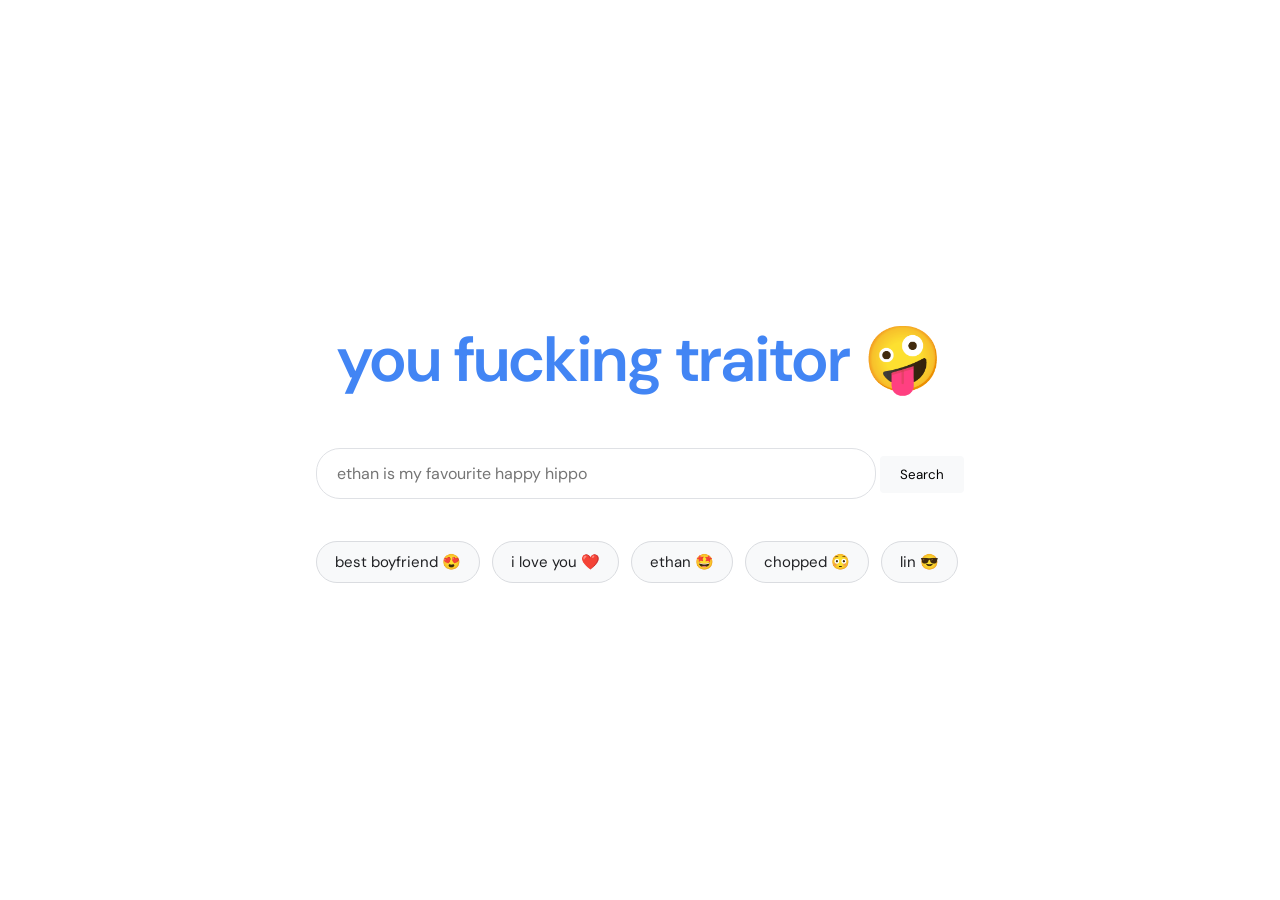
==== index.html @ f8098369 "happy hippo 1" ====
<!DOCTYPE html>
<html lang="en">
<head>
<link rel="preconnect" href="https://fonts.googleapis.com">
<link rel="preconnect" href="https://fonts.gstatic.com" crossorigin>
<link href="https://fonts.googleapis.com/css2?family=DM+Sans:wght@400;500;700&display=swap" rel="stylesheet">
    <meta charset="UTF-8">
    <meta name="viewport" content="width=device-width, initial-scale=1.0">
    <title>ethan & lin 💍</title>

    <link rel="stylesheet" href="style.css">
</head>
<body class="home">

    <div class="container">

        <h1 class="logo">you fucking traitor 🤪</h1>

        <form id="searchForm">

            <input
                id="searchInput"
                type="text"
                placeholder="ethan is my favourite happy hippo"
                autocomplete="off"
            >

            <button type="submit">
                Search
            </button>

        </form>
        
        <br>
        <br>

    <div class="trending-list">

        <a href="results.html?q=best%20boyfriend">best boyfriend 😍</a>

        <a href="results.html?q=i%20love%20you">i love you ❤️</a>

        <a href="results.html?q=ethan">ethan 🤩</a>

        <a href="results.html?q=chopped">chopped 😳 </a>
          <a href="results.html?q=lin">lin 😎 </a>

    </div>

</div>

</div>

    </div>

<script src="script.js"></script>
</body>
</html>
---- style.css ----
*{
    margin:0;
    padding:0;
    box-sizing:border-box;
    font-family:'DM Sans', sans-serif;
    
}

body{
    background:white;
    color:#202124;
}

.home{
    display:flex;
    justify-content:center;
    align-items:center;
    min-height:100vh;
}

.container{
    text-align:center;
}

.logo{
    font-size:64px;
    font-weight:600;
    color:#4285F4;
    margin-bottom:30px;
}

input{
    width:560px;
    max-width:90vw;
    padding:14px 20px;
    border:1px solid #dfe1e5;
    border-radius:24px;
    font-size:16px;
    outline:none;
}

input:hover,
input:focus{
    box-shadow:0 1px 6px rgba(32,33,36,.28);
}

button{
    margin-top:25px;
    padding:10px 20px;
    border:none;
    border-radius:4px;
    cursor:pointer;
    background:#f8f9fa;
    transition:.2s;
}

button:hover{
    border:1px solid #dadce0;
}

.topbar{
    display:flex;
    align-items:center;
    gap:40px;
    padding:20px 40px;
    border-bottom:1px solid #eee;
}

.small-logo{
    text-decoration:none;
    color:#4285F4;
    font-size:28px;
    font-weight:600;
}

.results-container{
    width:700px;
    max-width:90%;
    margin:40px auto;
}

.search-info{
    color:#70757a;
    font-size:14px;
    margin-bottom:25px;
}

.result{
    margin-bottom:40px;
}

.result a{
    color:#1a0dab;
    font-size:22px;
    text-decoration:none;
}

.result a:hover{
    text-decoration:underline;
}

.result p{
    color:#4d5156;
    margin-top:10px;
    line-height:1.6;
}

.result-image{
    width:250px;
    border-radius:12px;
    margin:15px 0;
    display:block;
}

/* Results page suggestions */

.suggestions{
    display:flex;
    flex-wrap:wrap;
    gap:12px;
    margin-top:20px;
}

.suggestions a{
    text-decoration:none;
    color:#1a0dab;
    background:#f8f9fa;
    border:1px solid #dadce0;
    border-radius:18px;
    padding:8px 16px;
    transition:.2s;
}

.suggestions a:hover{
    background:#eef3fd;
    border-color:#4285F4;
}

/* Home page */

.trending{
    width:560px;
    max-width:90vw;
    margin:40px auto 0;
    text-align:left;
}

.trending h3{
    font-size:18px;
    color:#5f6368;
    margin-bottom:18px;
    font-weight:600;
}

/* THIS MAKES THEM SIT NEXT TO EACH OTHER */

.trending-list{
    display:flex;
    flex-wrap:wrap;
    gap:12px;
}

.trending-list a{
    text-decoration:none;
    color:#202124;
    font-size:15px;
    background:#f8f9fa;
    border:1px solid #dadce0;
    border-radius:999px;
    padding:10px 18px;
    transition:.2s;
}

.trending-list a:hover{
    background:#eef3fd;
    border-color:#4285F4;
    color:#1a73e8;
}
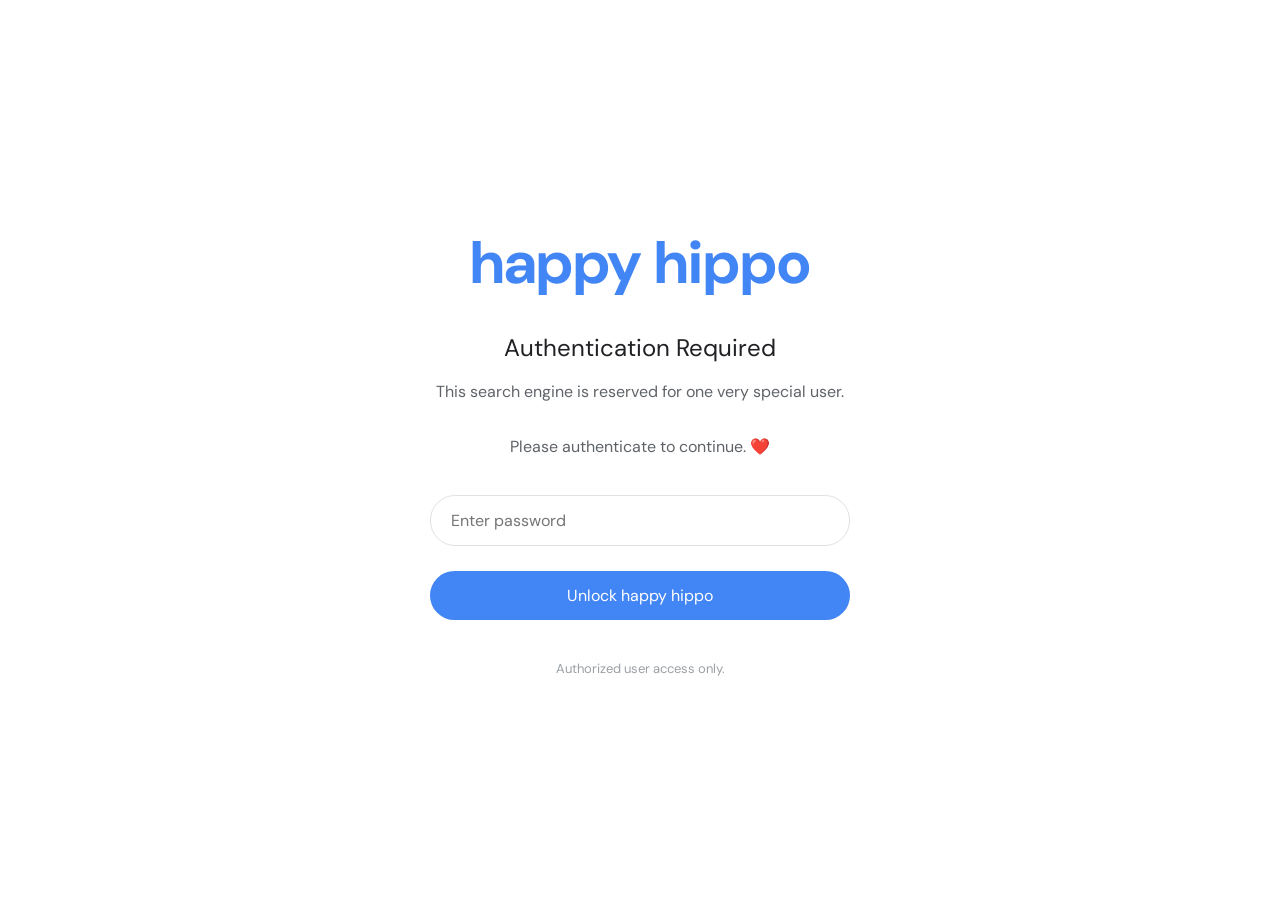
==== commit c5907c9d: "added password page" ====
--- a/index.html
+++ b/index.html
@@ -1,58 +1,183 @@
 <!DOCTYPE html>
 <html lang="en">
 <head>
+
+<meta charset="UTF-8">
+<meta name="viewport" content="width=device-width, initial-scale=1.0">
+
+<title>happy hippo</title>
+
 <link rel="preconnect" href="https://fonts.googleapis.com">
 <link rel="preconnect" href="https://fonts.gstatic.com" crossorigin>
+
 <link href="https://fonts.googleapis.com/css2?family=DM+Sans:wght@400;500;700&display=swap" rel="stylesheet">
-    <meta charset="UTF-8">
-    <meta name="viewport" content="width=device-width, initial-scale=1.0">
-    <title>ethan & lin 💍</title>
 
-    <link rel="stylesheet" href="style.css">
+<style>
+
+*{
+    margin:0;
+    padding:0;
+    box-sizing:border-box;
+    font-family:'DM Sans',sans-serif;
+}
+
+body{
+    display:flex;
+    justify-content:center;
+    align-items:center;
+    height:100vh;
+    background:#fff;
+}
+
+.container{
+    text-align:center;
+    width:420px;
+    max-width:90vw;
+}
+
+.logo{
+    font-size:60px;
+    color:#4285F4;
+    font-weight:700;
+    margin-bottom:30px;
+}
+
+.title{
+    font-size:24px;
+    color:#202124;
+    margin-bottom:15px;
+}
+
+.subtitle{
+    color:#5f6368;
+    line-height:1.7;
+    margin-bottom:35px;
+}
+
+input{
+
+    width:100%;
+
+    padding:14px 20px;
+
+    border:1px solid #dfe1e5;
+
+    border-radius:25px;
+
+    font-size:16px;
+
+    outline:none;
+
+}
+
+input:focus{
+    box-shadow:0 1px 6px rgba(32,33,36,.28);
+}
+
+button{
+
+    margin-top:25px;
+
+    width:100%;
+
+    padding:14px;
+
+    border:none;
+
+    border-radius:25px;
+
+    background:#4285F4;
+
+    color:white;
+
+    cursor:pointer;
+
+    font-size:16px;
+
+}
+
+button:hover{
+    opacity:.9;
+}
+
+#error{
+    color:#d93025;
+    margin-top:18px;
+}
+
+.hint{
+    margin-top:40px;
+    color:#9aa0a6;
+    font-size:13px;
+}
+
+</style>
+
 </head>
-<body class="home">
 
-    <div class="container">
+<body>
 
-        <h1 class="logo">you fucking traitor 🤪</h1>
+<div class="container">
 
-        <form id="searchForm">
+<div class="logo">
+happy hippo
+</div>
 
-            <input
-                id="searchInput"
-                type="text"
-                placeholder="ethan is my favourite happy hippo"
-                autocomplete="off"
-            >
+<div class="title">
+Authentication Required
+</div>
 
-            <button type="submit">
-                Search
-            </button>
+<div class="subtitle">
+This search engine is reserved for one very special user.
+<br><br>
+Please authenticate to continue.
+❤️
+</div>
 
-        </form>
-        
-        <br>
-        <br>
+<input
+id="password"
+type="password"
+placeholder="Enter password">
 
-    <div class="trending-list">
+<button onclick="login()">
+Unlock happy hippo
+</button>
 
-        <a href="results.html?q=best%20boyfriend">best boyfriend 😍</a>
+<div id="error"></div>
 
-        <a href="results.html?q=i%20love%20you">i love you ❤️</a>
-
-        <a href="results.html?q=ethan">ethan 🤩</a>
-
-        <a href="results.html?q=chopped">chopped 😳 </a>
-          <a href="results.html?q=lin">lin 😎 </a>
-
-    </div>
-
+<div class="hint">
+Authorized user access only.
 </div>
 
 </div>
 
-    </div>
+<script>
 
-<script src="script.js"></script>
+function login(){
+
+const password=document.getElementById("password").value;
+
+if(password==="ethan"){
+    window.location.href="home.html";
+}
+else{
+
+document.getElementById("error").innerHTML=
+"Authentication failed.";
+
+}
+
+}
+
+document.getElementById("password").addEventListener("keypress",function(e){
+
+if(e.key==="Enter"){
+login();
+}
+
+});
+
+</script>
+
 </body>
 </html>
